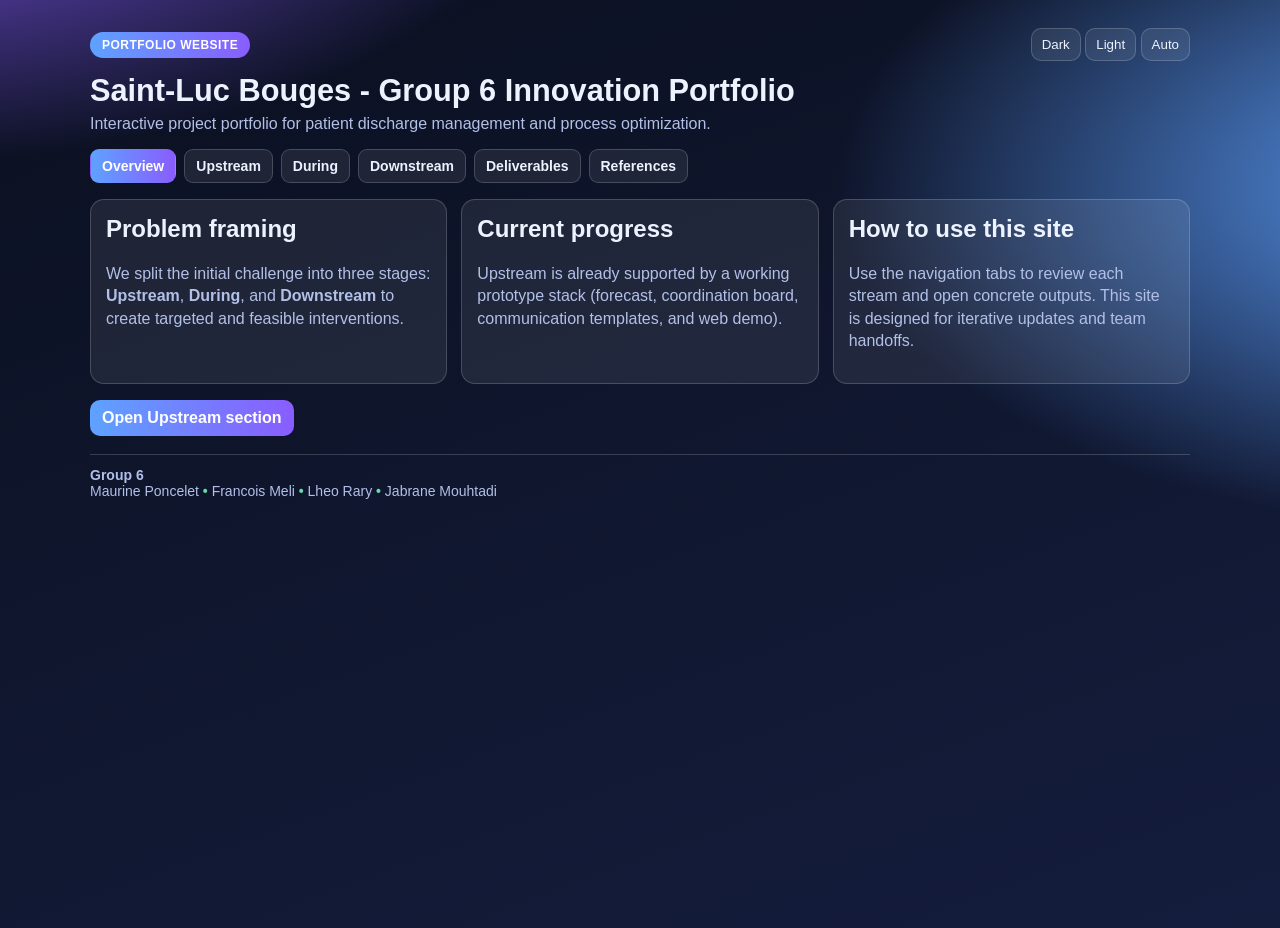
==== index.html @ d9da8fb7 "portfolio inter v0 Co-authored-by: Copilot <223556219+Copilot@users.noreply.github.com>" ====
<!doctype html>
<html lang="en">
<head>
  <meta charset="utf-8" />
  <meta name="viewport" content="width=device-width, initial-scale=1" />
  <title>Saint-Luc Bouges G6 Portfolio</title>
  <link rel="stylesheet" href="assets/style.css" />
</head>
<body>
  <main class="container">
    <div class="topbar">
      <span class="badge">Portfolio Website</span>
      <div>
        <button type="button" onclick="setTheme('dark')">Dark</button>
        <button type="button" onclick="setTheme('light')">Light</button>
        <button type="button" onclick="setTheme('auto')">Auto</button>
      </div>
    </div>
    <h1>Saint-Luc Bouges - Group 6 Innovation Portfolio</h1>
    <p class="subtitle">Interactive project portfolio for patient discharge management and process optimization.</p>

    <nav>
      <a href="index.html">Overview</a>
      <a href="upstream.html">Upstream</a>
      <a href="during.html">During</a>
      <a href="downstream.html">Downstream</a>
      <a href="deliverables.html">Deliverables</a>
      <a href="references.html">References</a>
    </nav>

    <section class="grid">
      <article class="card">
        <h2>Problem framing</h2>
        <p>We split the initial challenge into three stages: <strong>Upstream</strong>, <strong>During</strong>, and <strong>Downstream</strong> to create targeted and feasible interventions.</p>
      </article>
      <article class="card">
        <h2>Current progress</h2>
        <p>Upstream is already supported by a working prototype stack (forecast, coordination board, communication templates, and web demo).</p>
      </article>
      <article class="card">
        <h2>How to use this site</h2>
        <p>Use the navigation tabs to review each stream and open concrete outputs. This site is designed for iterative updates and team handoffs.</p>
      </article>
    </section>

    <p style="margin-top:16px;">
      <a class="btn" href="upstream.html">Open Upstream section</a>
    </p>

    <footer class="footer">
      <strong>Group 6</strong><br />
      Maurine Poncelet <span class="dot">•</span> Francois Meli <span class="dot">•</span> Lheo Rary <span class="dot">•</span> Jabrane Mouhtadi
    </footer>
  </main>
  <script src="assets/site.js"></script>
</body>
</html>
---- assets/style.css ----
:root {
  --bg: #0b1020;
  --bg2: #141d3d;
  --panel: rgba(255, 255, 255, 0.08);
  --text: #edf2ff;
  --muted: #b2c0e8;
  --line: rgba(255, 255, 255, 0.18);
  --accent: #5ea2ff;
  --accent2: #895dff;
}

[data-theme="light"] {
  --bg: #eef4ff;
  --bg2: #d9e6ff;
  --panel: rgba(255, 255, 255, 0.88);
  --text: #16203b;
  --muted: #4f5f86;
  --line: rgba(22, 32, 59, 0.16);
  --accent: #1f6fff;
  --accent2: #6f49df;
}

* { box-sizing: border-box; }
html, body { margin: 0; padding: 0; }
body {
  font-family: Inter, Segoe UI, Roboto, Arial, sans-serif;
  color: var(--text);
  background:
    radial-gradient(1000px 500px at -10% -20%, var(--accent2), transparent 70%),
    radial-gradient(1000px 500px at 120% 20%, var(--accent), transparent 70%),
    linear-gradient(160deg, var(--bg), var(--bg2));
  min-height: 100vh;
}

.container { width: min(1100px, 92vw); margin: 28px auto; }
.topbar {
  display: flex;
  justify-content: space-between;
  align-items: center;
  gap: 10px;
  margin-bottom: 12px;
}
.badge {
  display: inline-block;
  color: #fff;
  font-size: 12px;
  font-weight: 700;
  letter-spacing: .04em;
  text-transform: uppercase;
  border-radius: 999px;
  padding: 6px 12px;
  background: linear-gradient(90deg, var(--accent), var(--accent2));
}
.topbar button {
  border: 1px solid var(--line);
  border-radius: 10px;
  padding: 8px 10px;
  color: var(--text);
  background: var(--panel);
  cursor: pointer;
}

h1 { margin: 0 0 6px; font-size: clamp(1.5rem, 2.4vw, 2rem); }
.subtitle { margin: 0 0 16px; color: var(--muted); }

nav {
  display: flex;
  flex-wrap: wrap;
  gap: 8px;
  margin-bottom: 16px;
}
nav a {
  text-decoration: none;
  color: var(--text);
  border: 1px solid var(--line);
  border-radius: 9px;
  padding: 8px 11px;
  background: var(--panel);
  font-weight: 600;
  font-size: 14px;
}
nav a.active {
  color: #fff;
  border-color: transparent;
  background: linear-gradient(90deg, var(--accent), var(--accent2));
}

.grid {
  display: grid;
  grid-template-columns: repeat(auto-fit, minmax(270px, 1fr));
  gap: 14px;
}
.card {
  background: var(--panel);
  border: 1px solid var(--line);
  border-radius: 14px;
  padding: 15px;
}
.card h2, .card h3 { margin-top: 0; }
.card p, li { color: var(--muted); line-height: 1.4; }

.table {
  width: 100%;
  border-collapse: collapse;
  background: var(--panel);
  border: 1px solid var(--line);
  border-radius: 12px;
  overflow: hidden;
}
.table th, .table td {
  border-bottom: 1px solid var(--line);
  padding: 10px;
  text-align: left;
  font-size: 14px;
}
.table th { color: var(--text); background: rgba(255,255,255,0.06); }
.table td { color: var(--muted); }

.footer {
  margin-top: 18px;
  padding-top: 12px;
  border-top: 1px solid var(--line);
  color: var(--muted);
  font-size: 14px;
}
.dot { color: #67d9ab; font-weight: 700; }

.btn {
  display: inline-block;
  text-decoration: none;
  color: #fff;
  font-weight: 700;
  border-radius: 10px;
  padding: 9px 12px;
  background: linear-gradient(90deg, var(--accent), var(--accent2));
}

.small { font-size: 13px; color: var(--muted); }
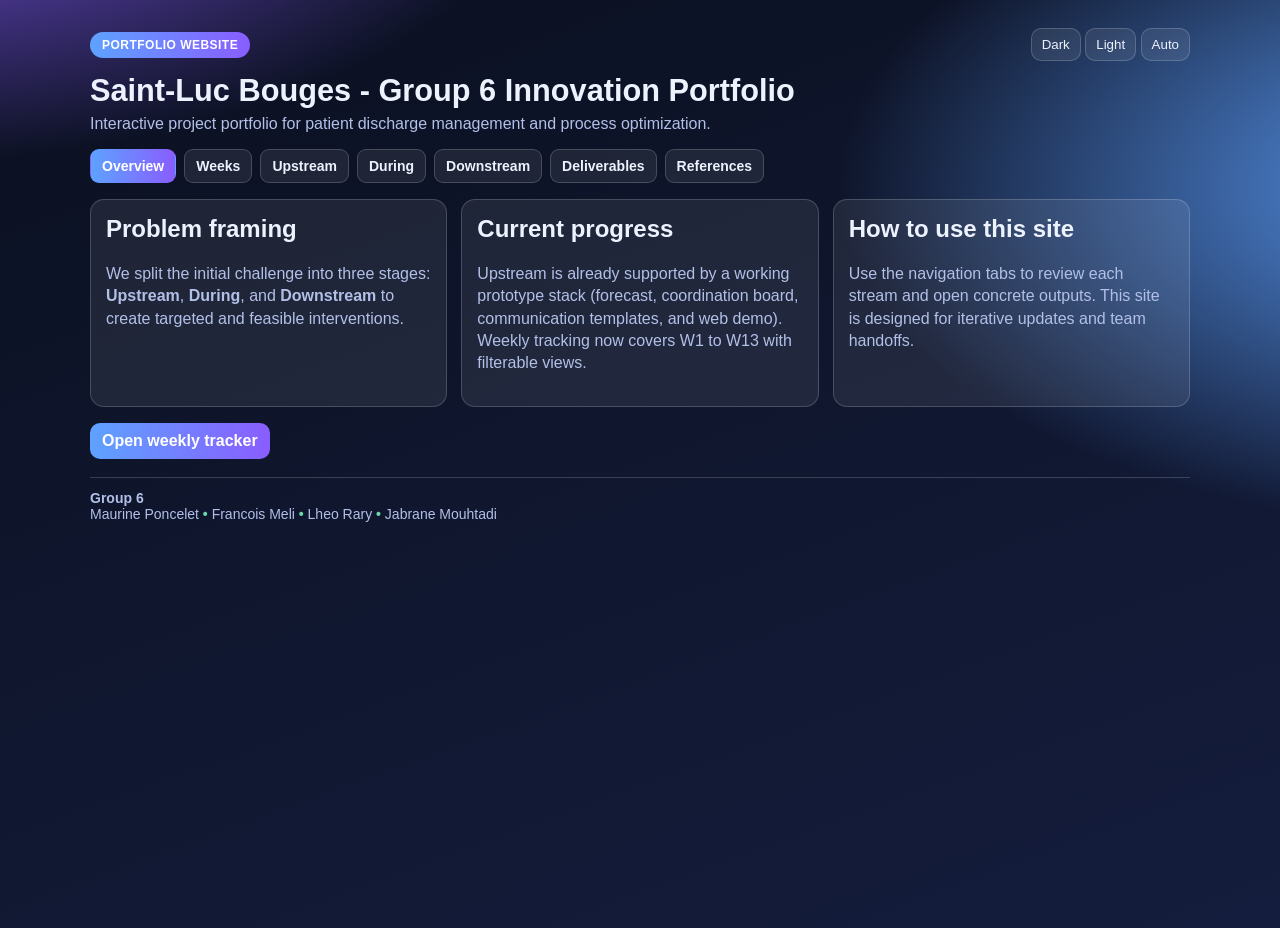
==== commit 35c8f18a: "portfolio inter v1. Added weeks and assets Co-authored-by: Copilot <223556219+Copilot@users.noreply." ====
--- a/index.html
+++ b/index.html
@@ -21,6 +21,7 @@
 
     <nav>
       <a href="index.html">Overview</a>
+      <a href="weeks.html">Weeks</a>
       <a href="upstream.html">Upstream</a>
       <a href="during.html">During</a>
       <a href="downstream.html">Downstream</a>
@@ -35,7 +36,7 @@
       </article>
       <article class="card">
         <h2>Current progress</h2>
-        <p>Upstream is already supported by a working prototype stack (forecast, coordination board, communication templates, and web demo).</p>
+        <p>Upstream is already supported by a working prototype stack (forecast, coordination board, communication templates, and web demo). Weekly tracking now covers W1 to W13 with filterable views.</p>
       </article>
       <article class="card">
         <h2>How to use this site</h2>
@@ -44,7 +45,7 @@
     </section>
 
     <p style="margin-top:16px;">
-      <a class="btn" href="upstream.html">Open Upstream section</a>
+      <a class="btn" href="weeks.html">Open weekly tracker</a>
     </p>
 
     <footer class="footer">
--- a/assets/style.css
+++ b/assets/style.css
@@ -136,3 +136,52 @@
 }
 
 .small { font-size: 13px; color: var(--muted); }
+
+.filter-row {
+  display: flex;
+  flex-wrap: wrap;
+  gap: 10px;
+  margin-bottom: 12px;
+}
+.filter-row select {
+  border: 1px solid var(--line);
+  border-radius: 9px;
+  padding: 8px 10px;
+  background: var(--panel);
+  color: var(--text);
+}
+.status-badge {
+  display: inline-block;
+  border-radius: 999px;
+  padding: 4px 9px;
+  font-size: 12px;
+  font-weight: 700;
+}
+.status-done { background: rgba(71, 214, 156, 0.22); color: #67d9ab; }
+.status-in-progress { background: rgba(255, 204, 102, 0.2); color: #ffcc66; }
+.status-planned { background: rgba(148, 163, 184, 0.2); color: #c5d0e8; }
+
+.week-grid {
+  display: grid;
+  grid-template-columns: repeat(auto-fit, minmax(230px, 1fr));
+  gap: 12px;
+}
+.week-card {
+  background: var(--panel);
+  border: 1px solid var(--line);
+  border-radius: 12px;
+  padding: 12px;
+}
+.week-card h3 { margin: 0 0 6px; }
+.progress {
+  height: 8px;
+  background: rgba(255, 255, 255, 0.12);
+  border-radius: 999px;
+  overflow: hidden;
+  margin-top: 8px;
+}
+.progress > span {
+  display: block;
+  height: 100%;
+  background: linear-gradient(90deg, var(--accent), var(--accent2));
+}
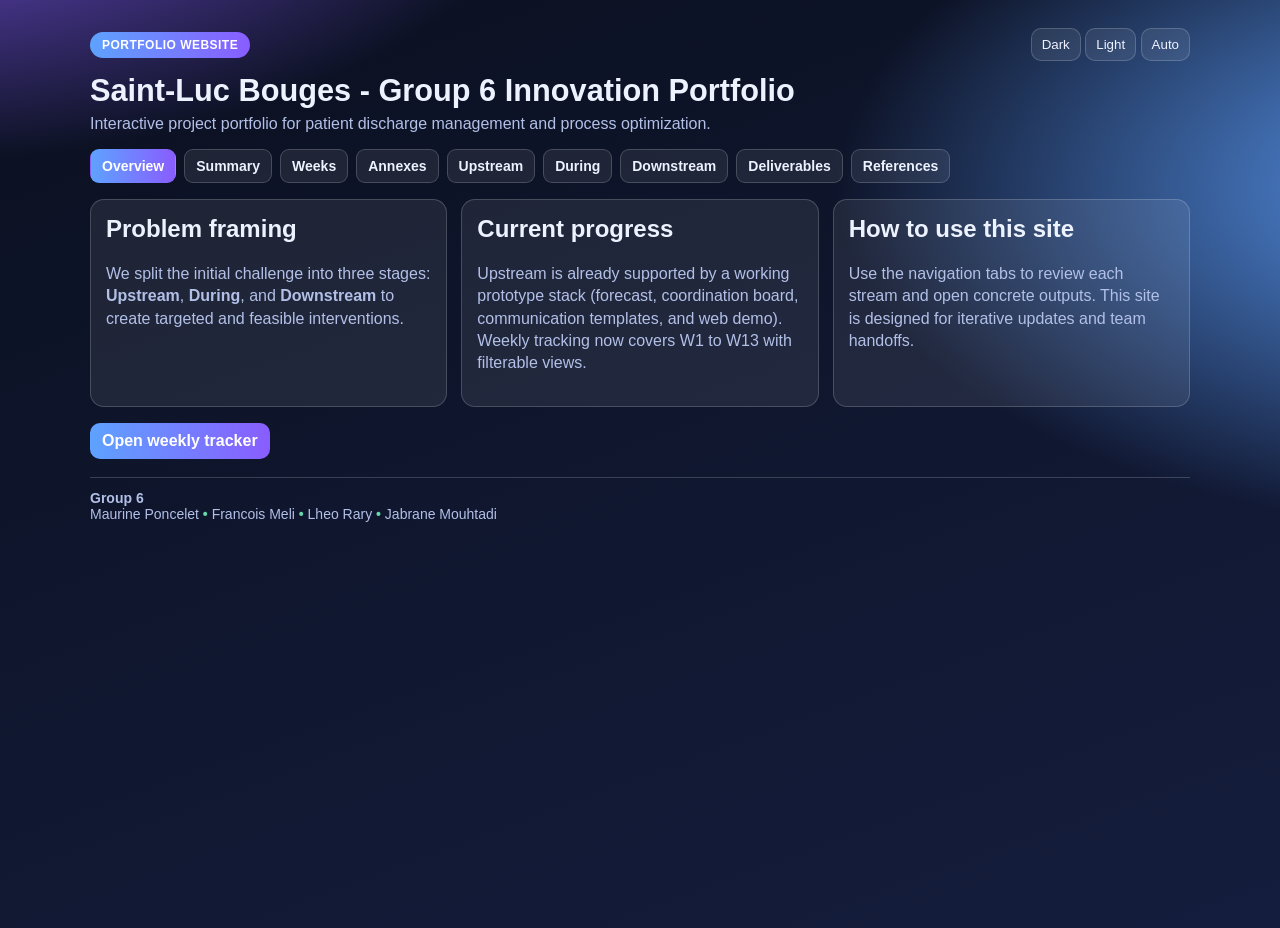
==== commit 61a4171e: "SYNCED ANNEXES(test only) and added pointers Co-authored-by: Copilot <223556219+Copilot@users.norepl" ====
--- a/index.html
+++ b/index.html
@@ -21,7 +21,9 @@
 
     <nav>
       <a href="index.html">Overview</a>
+      <a href="summary.html">Summary</a>
       <a href="weeks.html">Weeks</a>
+      <a href="annexes.html">Annexes</a>
       <a href="upstream.html">Upstream</a>
       <a href="during.html">During</a>
       <a href="downstream.html">Downstream</a>
--- a/assets/style.css
+++ b/assets/style.css
@@ -150,6 +150,14 @@
   background: var(--panel);
   color: var(--text);
 }
+.filter-row input {
+  border: 1px solid var(--line);
+  border-radius: 9px;
+  padding: 8px 10px;
+  background: var(--panel);
+  color: var(--text);
+  min-width: 220px;
+}
 .status-badge {
   display: inline-block;
   border-radius: 999px;
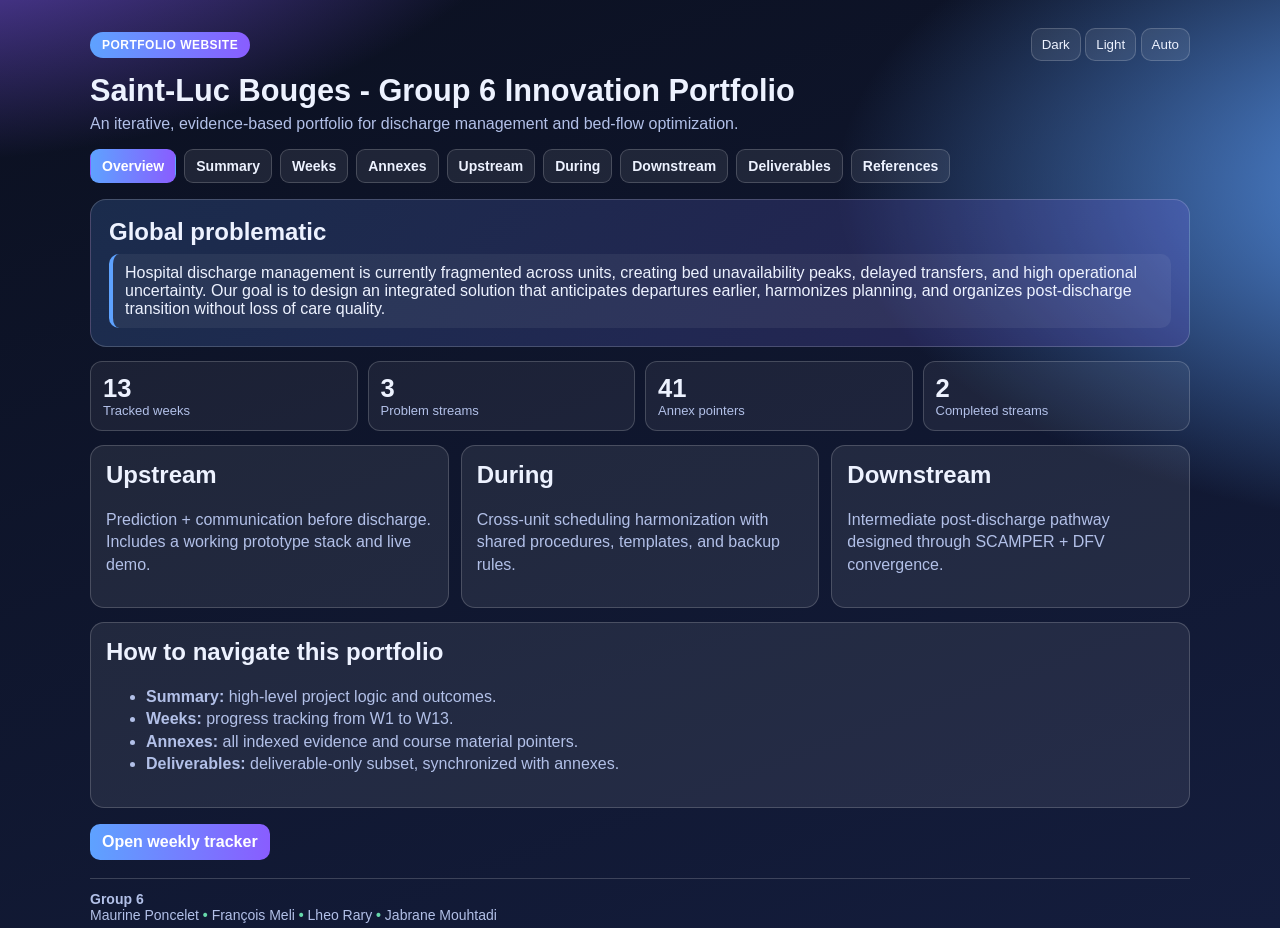
==== commit fd5580b0: "update whole site Co-authored-by: Copilot <223556219+Copilot@users.noreply.github.com>" ====
--- a/index.html
+++ b/index.html
@@ -17,7 +17,7 @@
       </div>
     </div>
     <h1>Saint-Luc Bouges - Group 6 Innovation Portfolio</h1>
-    <p class="subtitle">Interactive project portfolio for patient discharge management and process optimization.</p>
+    <p class="subtitle">An iterative, evidence-based portfolio for discharge management and bed-flow optimization.</p>
 
     <nav>
       <a href="index.html">Overview</a>
@@ -31,19 +31,56 @@
       <a href="references.html">References</a>
     </nav>
 
-    <section class="grid">
+    <section class="hero reveal">
+      <h2>Global problematic</h2>
+      <div class="problem-box">
+        Hospital discharge management is currently fragmented across units, creating bed unavailability peaks, delayed transfers, and high operational uncertainty.  
+        Our goal is to design an integrated solution that anticipates departures earlier, harmonizes planning, and organizes post-discharge transition without loss of care quality.
+      </div>
+    </section>
+
+    <section class="kpi-grid reveal">
+      <article class="metric">
+        <div class="value" data-count="13">0</div>
+        <div class="label">Tracked weeks</div>
+      </article>
+      <article class="metric">
+        <div class="value" data-count="3">0</div>
+        <div class="label">Problem streams</div>
+      </article>
+      <article class="metric">
+        <div class="value" data-count="41">0</div>
+        <div class="label">Annex pointers</div>
+      </article>
+      <article class="metric">
+        <div class="value" data-count="2">0</div>
+        <div class="label">Completed streams</div>
+      </article>
+    </section>
+
+    <section class="pillars reveal" style="margin-top:14px;">
       <article class="card">
-        <h2>Problem framing</h2>
-        <p>We split the initial challenge into three stages: <strong>Upstream</strong>, <strong>During</strong>, and <strong>Downstream</strong> to create targeted and feasible interventions.</p>
+        <h2>Upstream</h2>
+        <p>Prediction + communication before discharge. Includes a working prototype stack and live demo.</p>
       </article>
       <article class="card">
-        <h2>Current progress</h2>
-        <p>Upstream is already supported by a working prototype stack (forecast, coordination board, communication templates, and web demo). Weekly tracking now covers W1 to W13 with filterable views.</p>
+        <h2>During</h2>
+        <p>Cross-unit scheduling harmonization with shared procedures, templates, and backup rules.</p>
       </article>
       <article class="card">
-        <h2>How to use this site</h2>
-        <p>Use the navigation tabs to review each stream and open concrete outputs. This site is designed for iterative updates and team handoffs.</p>
+        <h2>Downstream</h2>
+        <p>Intermediate post-discharge pathway designed through SCAMPER + DFV convergence.</p>
       </article>
+    </section>
+
+    <section class="card reveal" style="margin-top:14px;">
+      <h2>How to navigate this portfolio</h2>
+      <ul>
+        <li><strong>Summary:</strong> high-level project logic and outcomes.</li>
+        <li><strong>Weeks:</strong> progress tracking from W1 to W13.</li>
+        <li><strong>Annexes:</strong> all indexed evidence and course material pointers.</li>
+        <li><strong>Deliverables:</strong> deliverable-only subset, synchronized with annexes.</li>
+      </ul>
     </section>
 
     <p style="margin-top:16px;">
@@ -52,7 +89,7 @@
 
     <footer class="footer">
       <strong>Group 6</strong><br />
-      Maurine Poncelet <span class="dot">•</span> Francois Meli <span class="dot">•</span> Lheo Rary <span class="dot">•</span> Jabrane Mouhtadi
+      Maurine Poncelet <span class="dot">•</span> François Meli <span class="dot">•</span> Lheo Rary <span class="dot">•</span> Jabrane Mouhtadi
     </footer>
   </main>
   <script src="assets/site.js"></script>
--- a/assets/style.css
+++ b/assets/style.css
@@ -95,7 +95,9 @@
   border: 1px solid var(--line);
   border-radius: 14px;
   padding: 15px;
-}
+  transition: transform .25s ease, border-color .25s ease;
+}
+.card:hover { transform: translateY(-3px); border-color: var(--accent); }
 .card h2, .card h3 { margin-top: 0; }
 .card p, li { color: var(--muted); line-height: 1.4; }
 
@@ -193,3 +195,72 @@
   height: 100%;
   background: linear-gradient(90deg, var(--accent), var(--accent2));
 }
+
+.hero {
+  padding: 18px;
+  border-radius: 16px;
+  margin-bottom: 14px;
+  background: linear-gradient(120deg, rgba(94,162,255,.18), rgba(137,93,255,.18));
+  border: 1px solid var(--line);
+}
+.hero h2 { margin: 0 0 8px; }
+
+.problem-box {
+  border-left: 4px solid var(--accent);
+  padding: 10px 12px;
+  border-radius: 10px;
+  background: rgba(255,255,255,0.06);
+}
+
+.pillars {
+  display: grid;
+  grid-template-columns: repeat(auto-fit, minmax(220px, 1fr));
+  gap: 12px;
+}
+
+.kpi-grid {
+  display: grid;
+  grid-template-columns: repeat(auto-fit, minmax(180px, 1fr));
+  gap: 10px;
+}
+.metric {
+  border: 1px solid var(--line);
+  border-radius: 12px;
+  padding: 12px;
+  background: rgba(255,255,255,0.06);
+}
+.metric .value {
+  font-size: 1.6rem;
+  font-weight: 800;
+  color: var(--text);
+}
+.metric .label { color: var(--muted); font-size: 13px; }
+
+.timeline { position: relative; padding-left: 18px; }
+.timeline::before {
+  content: "";
+  position: absolute;
+  left: 5px;
+  top: 0;
+  bottom: 0;
+  width: 2px;
+  background: linear-gradient(var(--accent), var(--accent2));
+}
+.timeline-item {
+  position: relative;
+  margin-bottom: 12px;
+  padding-left: 12px;
+}
+.timeline-item::before {
+  content: "";
+  position: absolute;
+  left: -17px;
+  top: 6px;
+  width: 8px;
+  height: 8px;
+  border-radius: 999px;
+  background: var(--accent);
+}
+
+.reveal { opacity: 0; transform: translateY(8px); }
+.reveal.in { opacity: 1; transform: translateY(0); transition: all .5s ease; }
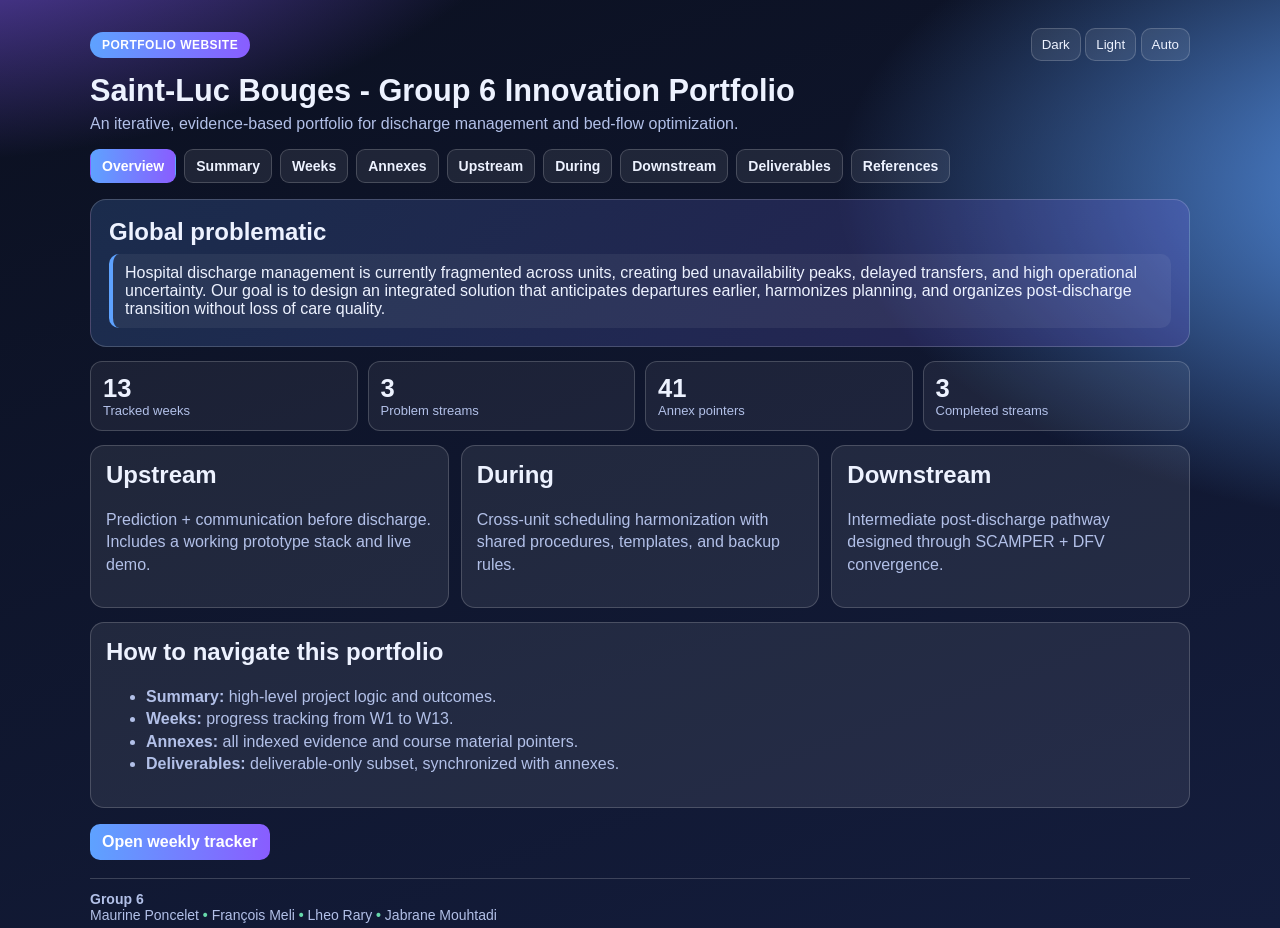
==== commit 9e7a9a19: "update staistic index.html nothing to see here" ====
--- a/index.html
+++ b/index.html
@@ -53,7 +53,7 @@
         <div class="label">Annex pointers</div>
       </article>
       <article class="metric">
-        <div class="value" data-count="2">0</div>
+        <div class="value" data-count="3">0</div>
         <div class="label">Completed streams</div>
       </article>
     </section>
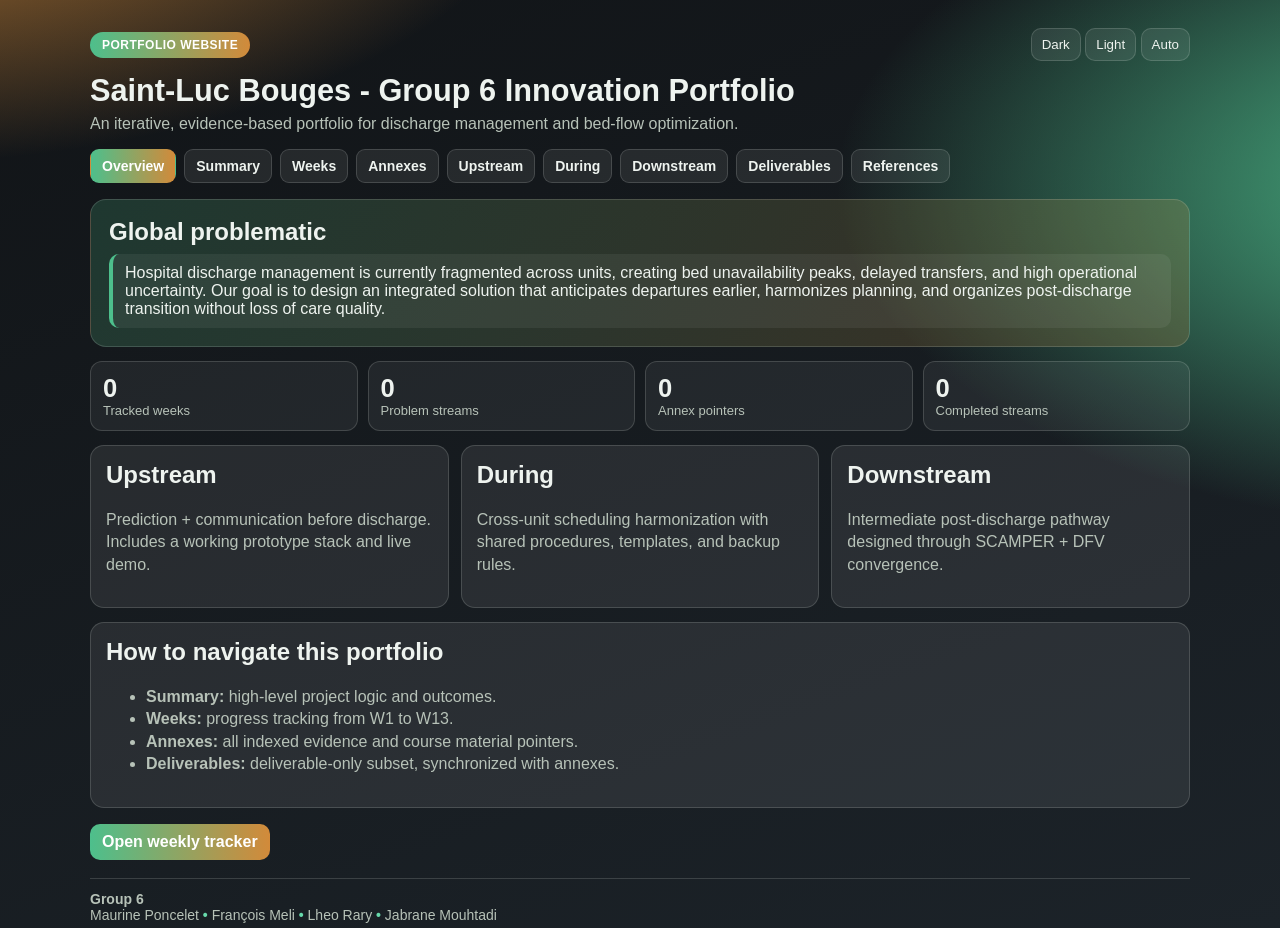
==== commit 3f05fe13: "Fix overview metrics, remove original source column, update summary" ====
--- a/index.html
+++ b/index.html
@@ -41,19 +41,19 @@
 
     <section class="kpi-grid reveal">
       <article class="metric">
-        <div class="value" data-count="13">0</div>
+        <div class="value" id="metric-weeks">0</div>
         <div class="label">Tracked weeks</div>
       </article>
       <article class="metric">
-        <div class="value" data-count="3">0</div>
+        <div class="value" id="metric-streams">0</div>
         <div class="label">Problem streams</div>
       </article>
       <article class="metric">
-        <div class="value" data-count="41">0</div>
+        <div class="value" id="metric-annexes">0</div>
         <div class="label">Annex pointers</div>
       </article>
       <article class="metric">
-        <div class="value" data-count="3">0</div>
+        <div class="value" id="metric-completed-streams">0</div>
         <div class="label">Completed streams</div>
       </article>
     </section>
--- a/assets/style.css
+++ b/assets/style.css
@@ -1,23 +1,27 @@
 :root {
-  --bg: #0b1020;
-  --bg2: #141d3d;
+  --bg: #111417;
+  --bg2: #1c2329;
   --panel: rgba(255, 255, 255, 0.08);
-  --text: #edf2ff;
-  --muted: #b2c0e8;
-  --line: rgba(255, 255, 255, 0.18);
-  --accent: #5ea2ff;
-  --accent2: #895dff;
+  --text: #eef3ef;
+  --muted: #b7c2b8;
+  --line: rgba(232, 240, 233, 0.16);
+  --accent: #4dbf8c;
+  --accent2: #d28a3a;
+  --hero1: rgba(77, 191, 140, 0.2);
+  --hero2: rgba(210, 138, 58, 0.2);
 }
 
 [data-theme="light"] {
-  --bg: #eef4ff;
-  --bg2: #d9e6ff;
+  --bg: #f7f4ec;
+  --bg2: #ece6d9;
   --panel: rgba(255, 255, 255, 0.88);
-  --text: #16203b;
-  --muted: #4f5f86;
-  --line: rgba(22, 32, 59, 0.16);
-  --accent: #1f6fff;
-  --accent2: #6f49df;
+  --text: #1d2521;
+  --muted: #5d6d63;
+  --line: rgba(29, 37, 33, 0.16);
+  --accent: #2f9f71;
+  --accent2: #b7722e;
+  --hero1: rgba(47, 159, 113, 0.14);
+  --hero2: rgba(183, 114, 46, 0.14);
 }
 
 * { box-sizing: border-box; }
@@ -200,7 +204,7 @@
   padding: 18px;
   border-radius: 16px;
   margin-bottom: 14px;
-  background: linear-gradient(120deg, rgba(94,162,255,.18), rgba(137,93,255,.18));
+  background: linear-gradient(120deg, var(--hero1), var(--hero2));
   border: 1px solid var(--line);
 }
 .hero h2 { margin: 0 0 8px; }
